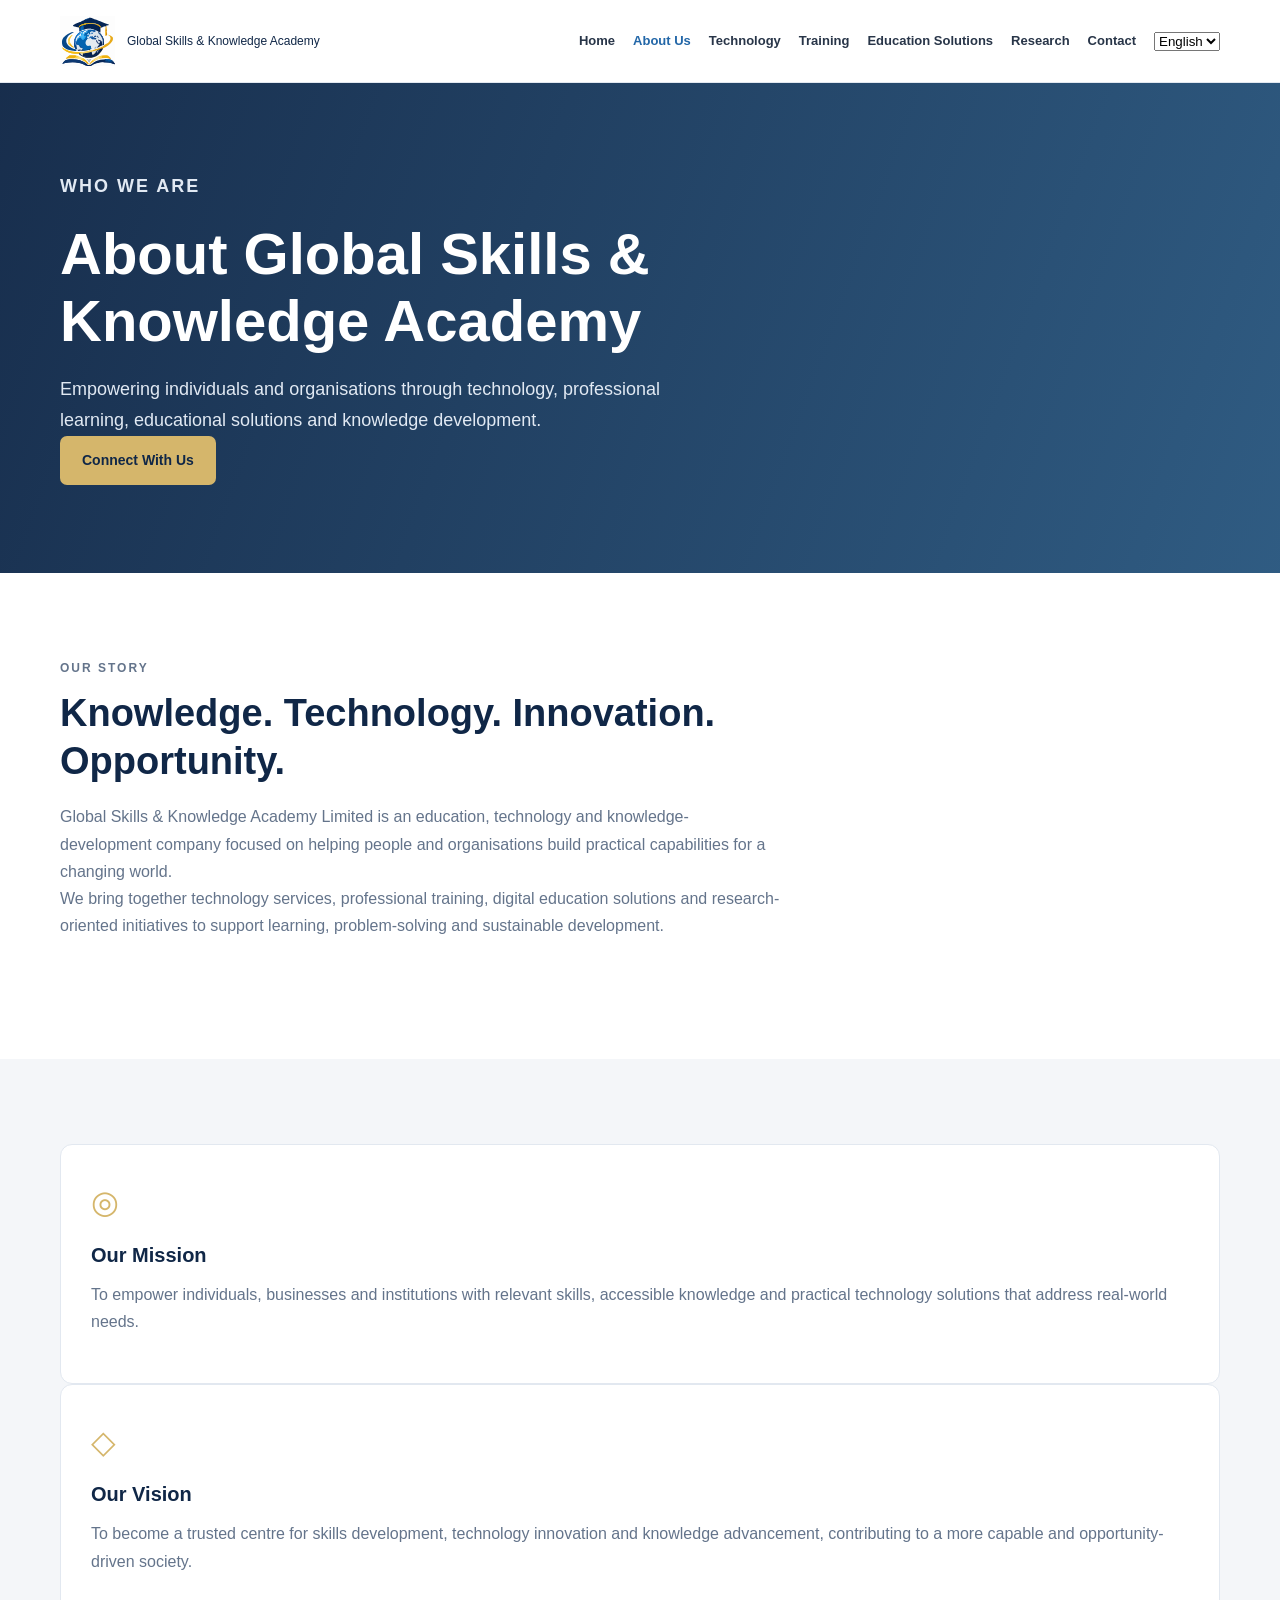
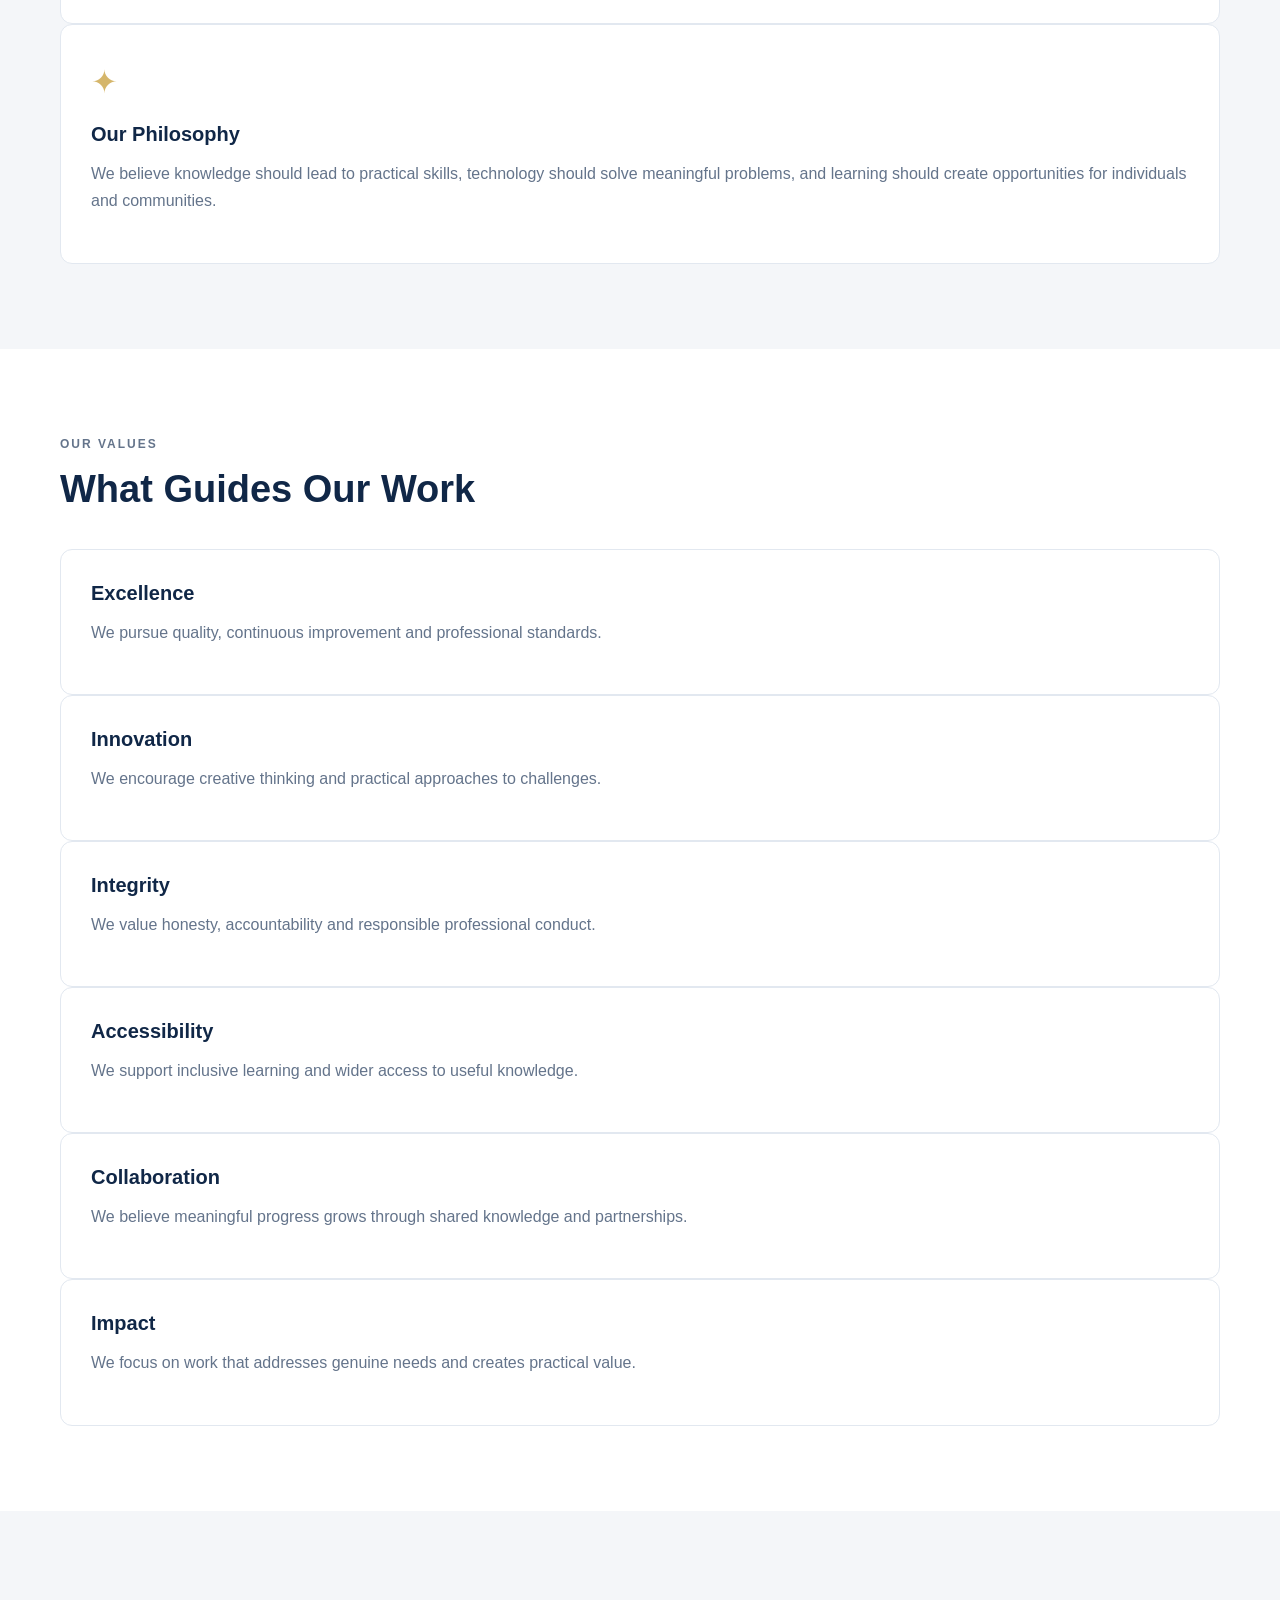
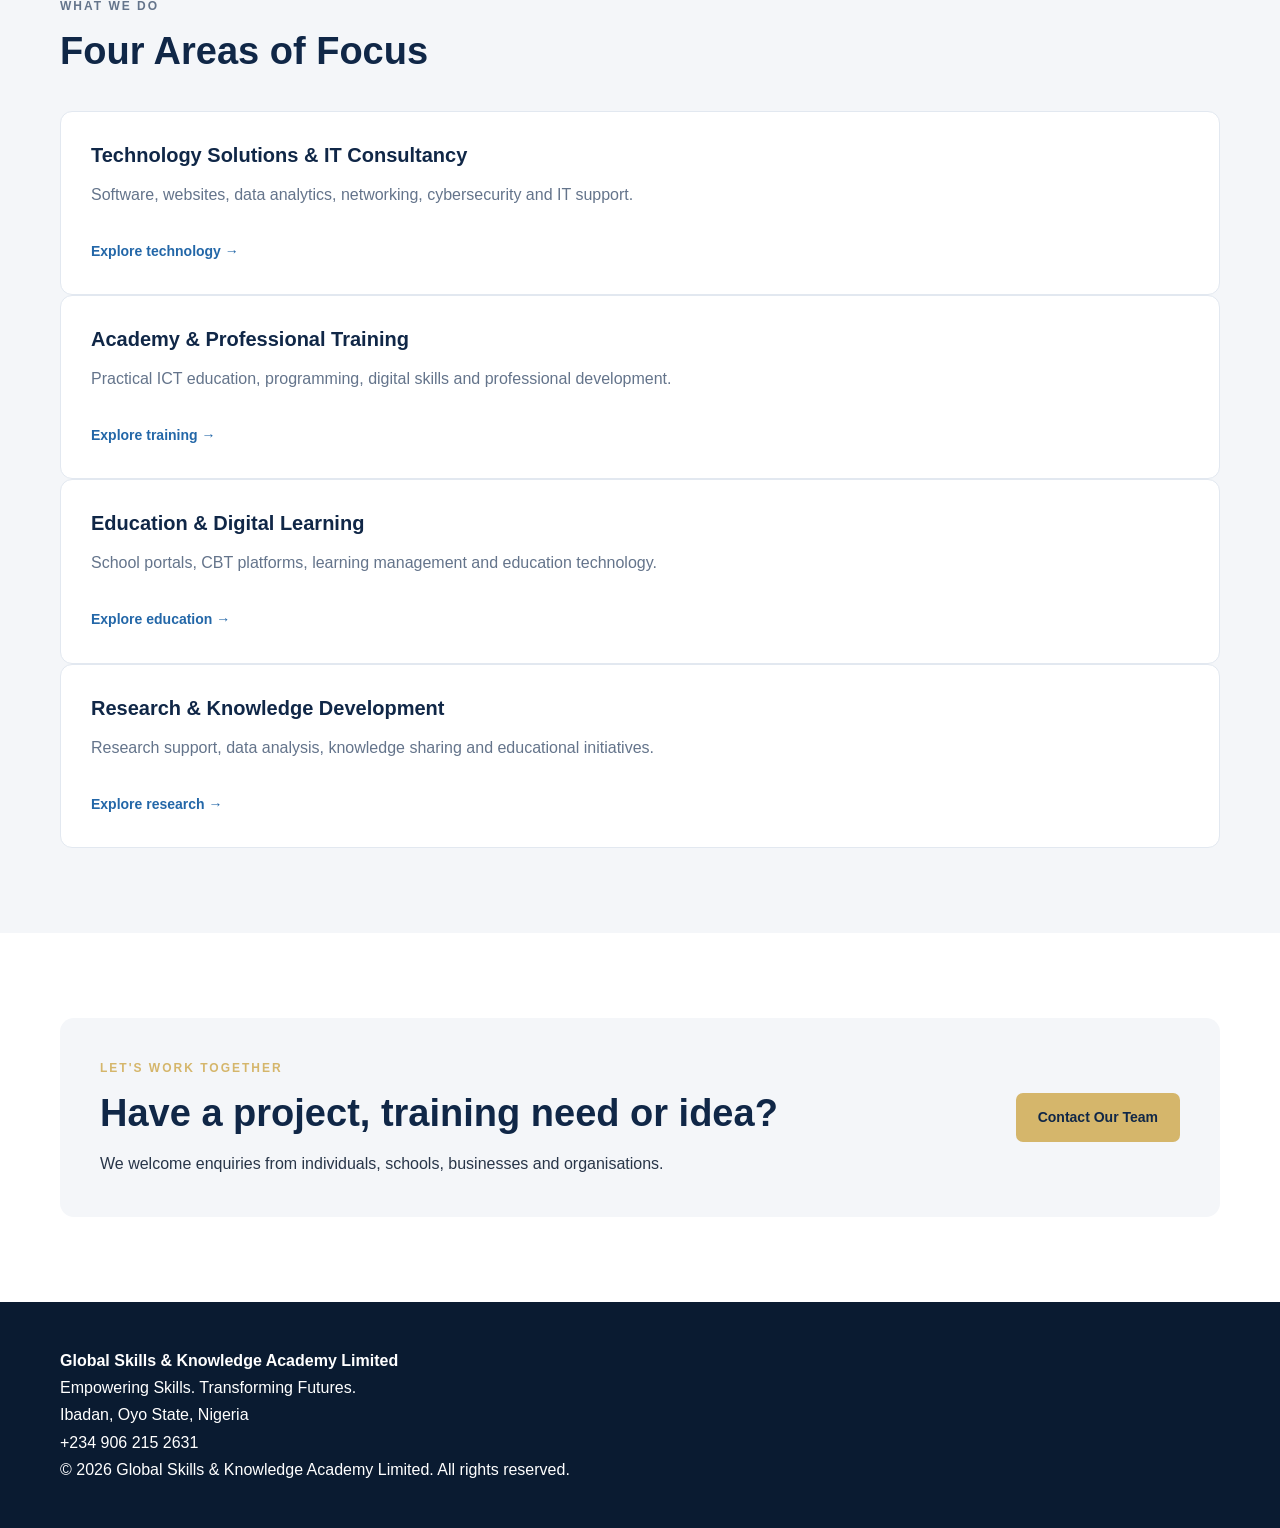
==== about.html @ 131f2dce "Add company about page and standardise logo" ====
<!DOCTYPE html>
<html lang="en" dir="ltr">
<head>
    <meta charset="UTF-8">
    <meta name="viewport" content="width=device-width, initial-scale=1.0">
    <meta name="description" content="Learn about Global Skills & Knowledge Academy Limited, our mission, vision, values and commitment to skills development, technology and knowledge.">
    <meta name="theme-color" content="#102747">
    <title>About Us | Global Skills & Knowledge Academy Limited</title>
    <link rel="icon" href="assets/images/logo.svg" type="image/svg+xml">
    <link rel="stylesheet" href="assets/css/styles.css">
    <script src="assets/js/translations.js" defer></script>
    <script src="assets/js/app.js" defer></script>
</head>
<body>

<header class="site-header">
    <div class="container header-inner">
        <a href="index.html" class="brand" aria-label="Global Skills & Knowledge Academy home">
            <img src="assets/images/logo.svg" alt="Global Skills & Knowledge Academy logo" class="brand-logo">
            <span class="brand-name">Global Skills & Knowledge Academy</span>
        </a>

        <button class="menu-toggle" id="menuToggle" aria-label="Toggle navigation" aria-expanded="false">
            <span></span><span></span><span></span>
        </button>

        <nav class="main-nav" id="mainNav">
            <a href="index.html" data-i18n="navHome">Home</a>
            <a href="about.html" class="active" aria-current="page" data-i18n="navAbout">About</a>
            <a href="technology.html" data-i18n="navTechnology">Technology</a>
            <a href="training.html" data-i18n="navTraining">Training</a>
            <a href="education.html" data-i18n="navEducation">Education</a>
            <a href="research.html" data-i18n="navResearch">Research</a>
            <a href="contact.html" data-i18n="navContact">Contact</a>

            <select id="languageSelect" class="language-select" aria-label="Select language">
                <option value="en">English</option>
                <option value="ar">العربية</option>
                <option value="yo">Yorùbá</option>
            </select>
        </nav>
    </div>
</header>

<main>
    <section class="hero">
        <div class="container hero-content">
            <p class="eyebrow">WHO WE ARE</p>
            <h1>About Global Skills & Knowledge Academy</h1>
            <p>
                Empowering individuals and organisations through technology,
                professional learning, educational solutions and knowledge development.
            </p>
            <a href="contact.html" class="btn btn-primary">Connect With Us</a>
        </div>
    </section>

    <section class="section">
        <div class="container">
            <div class="section-heading">
                <p class="eyebrow">OUR STORY</p>
                <h2>Knowledge. Technology. Innovation. Opportunity.</h2>
                <p>
                    Global Skills & Knowledge Academy Limited is an education,
                    technology and knowledge-development company focused on
                    helping people and organisations build practical capabilities
                    for a changing world.
                </p>
                <p>
                    We bring together technology services, professional training,
                    digital education solutions and research-oriented initiatives
                    to support learning, problem-solving and sustainable development.
                </p>
            </div>
        </div>
    </section>

    <section class="section section-light">
        <div class="container card-grid">
            <article class="service-card">
                <span class="card-icon">◎</span>
                <h3>Our Mission</h3>
                <p>
                    To empower individuals, businesses and institutions with
                    relevant skills, accessible knowledge and practical technology
                    solutions that address real-world needs.
                </p>
            </article>

            <article class="service-card">
                <span class="card-icon">◇</span>
                <h3>Our Vision</h3>
                <p>
                    To become a trusted centre for skills development, technology
                    innovation and knowledge advancement, contributing to a more
                    capable and opportunity-driven society.
                </p>
            </article>

            <article class="service-card">
                <span class="card-icon">✦</span>
                <h3>Our Philosophy</h3>
                <p>
                    We believe knowledge should lead to practical skills,
                    technology should solve meaningful problems, and learning
                    should create opportunities for individuals and communities.
                </p>
            </article>
        </div>
    </section>

    <section class="section">
        <div class="container">
            <div class="section-heading">
                <p class="eyebrow">OUR VALUES</p>
                <h2>What Guides Our Work</h2>
            </div>

            <div class="card-grid">
                <article class="service-card">
                    <h3>Excellence</h3>
                    <p>We pursue quality, continuous improvement and professional standards.</p>
                </article>
                <article class="service-card">
                    <h3>Innovation</h3>
                    <p>We encourage creative thinking and practical approaches to challenges.</p>
                </article>
                <article class="service-card">
                    <h3>Integrity</h3>
                    <p>We value honesty, accountability and responsible professional conduct.</p>
                </article>
                <article class="service-card">
                    <h3>Accessibility</h3>
                    <p>We support inclusive learning and wider access to useful knowledge.</p>
                </article>
                <article class="service-card">
                    <h3>Collaboration</h3>
                    <p>We believe meaningful progress grows through shared knowledge and partnerships.</p>
                </article>
                <article class="service-card">
                    <h3>Impact</h3>
                    <p>We focus on work that addresses genuine needs and creates practical value.</p>
                </article>
            </div>
        </div>
    </section>

    <section class="section section-light">
        <div class="container">
            <div class="section-heading">
                <p class="eyebrow">WHAT WE DO</p>
                <h2>Four Areas of Focus</h2>
            </div>

            <div class="card-grid">
                <article class="service-card">
                    <h3>Technology Solutions & IT Consultancy</h3>
                    <p>Software, websites, data analytics, networking, cybersecurity and IT support.</p>
                    <a href="technology.html" class="text-link">Explore technology →</a>
                </article>

                <article class="service-card">
                    <h3>Academy & Professional Training</h3>
                    <p>Practical ICT education, programming, digital skills and professional development.</p>
                    <a href="training.html" class="text-link">Explore training →</a>
                </article>

                <article class="service-card">
                    <h3>Education & Digital Learning</h3>
                    <p>School portals, CBT platforms, learning management and education technology.</p>
                    <a href="education.html" class="text-link">Explore education →</a>
                </article>

                <article class="service-card">
                    <h3>Research & Knowledge Development</h3>
                    <p>Research support, data analysis, knowledge sharing and educational initiatives.</p>
                    <a href="research.html" class="text-link">Explore research →</a>
                </article>
            </div>
        </div>
    </section>

    <section class="section">
        <div class="container contact-banner">
            <div>
                <p class="eyebrow">LET'S WORK TOGETHER</p>
                <h2>Have a project, training need or idea?</h2>
                <p>We welcome enquiries from individuals, schools, businesses and organisations.</p>
            </div>
            <a href="contact.html" class="btn btn-primary">Contact Our Team</a>
        </div>
    </section>
</main>

<footer class="site-footer">
    <div class="container footer-inner">
        <div>
            <strong>Global Skills & Knowledge Academy Limited</strong>
            <p>Empowering Skills. Transforming Futures.</p>
        </div>
        <div>
            <p>Ibadan, Oyo State, Nigeria</p>
            <p>+234 906 215 2631</p>
        </div>
        <p>© <span id="currentYear"></span> Global Skills & Knowledge Academy Limited. All rights reserved.</p>
    </div>
</footer>

</body>
</html>
---- assets/css/styles.css ----
:root {
    --navy: #102747;
    --blue: #2367a8;
    --gold: #d5b66b;
    --light: #f4f6f9;
    --white: #ffffff;
    --text: #283548;
    --muted: #64748b;
    --border: #e2e8f0;
    --radius: 12px;
    --container: 1160px;
}

* {
    box-sizing: border-box;
    margin: 0;
    padding: 0;
}

html {
    scroll-behavior: smooth;
    scroll-padding-top: 90px;
}

body {
    font-family: Arial, Helvetica, sans-serif;
    color: var(--text);
    line-height: 1.7;
    background: var(--white);
}

a {
    color: inherit;
    text-decoration: none;
}

.container {
    width: min(92%, var(--container));
    margin-inline: auto;
}

.narrow-content {
    max-width: 850px;
    text-align: center;
}

.site-header {
    background: var(--white);
    border-bottom: 1px solid var(--border);
    position: sticky;
    top: 0;
    z-index: 100;
}

.header-inner {
    min-height: 82px;
    display: flex;
    align-items: center;
    justify-content: space-between;
    gap: 20px;
}

.brand {
    display: flex;
    align-items: center;
    gap: 12px;
    flex-shrink: 0;
}

.brand-logo {
    width: 55px;
    height: 55px;
    object-fit: contain;
}

.brand-name {
    display: flex;
    flex-direction: column;
    color: var(--navy);
    font-size: 12px;
    line-height: 1.5;
}

.brand-name small {
    color: var(--blue);
    letter-spacing: 2px;
}

.main-nav {
    display: flex;
    align-items: center;
    gap: 18px;
    font-size: 13px;
    font-weight: 600;
}

.main-nav a:hover,
.service-card a:hover {
    color: var(--blue);
}

.header-actions {
    display: flex;
    align-items: center;
    gap: 12px;
}

.language-label select {
    padding: 9px;
    border: 1px solid var(--border);
    border-radius: 7px;
    background: var(--white);
    color: var(--navy);
}

.menu-toggle {
    display: none;
    border: 0;
    background: transparent;
    font-size: 26px;
    color: var(--navy);
    cursor: pointer;
}

.hero {
    background:
        linear-gradient(110deg, rgba(16,39,71,.97),
        rgba(25,74,117,.90));
    color: var(--white);
    min-height: 490px;
    display: flex;
    align-items: center;
}

.hero-content {
    padding-block: 85px;
    max-width: var(--container);
}

.eyebrow,
.section-label {
    color: var(--gold);
    font-size: 12px;
    font-weight: 700;
    letter-spacing: 2px;
}

.hero h1 {
    max-width: 760px;
    font-size: clamp(36px, 5vw, 58px);
    line-height: 1.15;
    margin-block: 20px;
}

.hero p {
    max-width: 650px;
    color: #e1e9f3;
    font-size: 18px;
}

.hero-actions {
    display: flex;
    gap: 14px;
    flex-wrap: wrap;
    margin-top: 30px;
}

.btn {
    display: inline-flex;
    justify-content: center;
    align-items: center;
    padding: 13px 22px;
    border-radius: 7px;
    font-weight: 700;
    font-size: 14px;
    transition: .2s ease;
}

.btn-primary {
    background: var(--gold);
    color: var(--navy);
}

.btn-primary:hover {
    background: #e6cc8c;
    transform: translateY(-2px);
}

.btn-outline {
    color: var(--white);
    border: 1px solid rgba(255,255,255,.7);
}

.btn-outline:hover {
    background: rgba(255,255,255,.1);
}

.section {
    padding-block: 85px;
}

.section-light {
    background: var(--light);
}

.section h2 {
    color: var(--navy);
    font-size: clamp(28px, 4vw, 38px);
    line-height: 1.25;
    margin-block: 12px 18px;
}

.section-heading {
    max-width: 720px;
    margin-bottom: 35px;
}

.section-heading p,
.narrow-content p {
    color: var(--muted);
}

.service-grid {
    display: grid;
    grid-template-columns: repeat(2, minmax(0, 1fr));
    gap: 22px;
}

.service-card {
    background: var(--white);
    border: 1px solid var(--border);
    border-radius: var(--radius);
    padding: 30px;
    transition: .2s ease;
}

.service-card:hover {
    transform: translateY(-4px);
    box-shadow: 0 12px 30px rgba(16,39,71,.08);
}

.service-icon {
    width: 48px;
    height: 48px;
    display: grid;
    place-items: center;
    border-radius: 10px;
    background: #edf3fa;
    color: var(--blue);
    font-size: 25px;
    margin-bottom: 18px;
}

.service-card h3 {
    color: var(--navy);
    font-size: 20px;
    line-height: 1.35;
    margin-bottom: 12px;
}

.service-card p {
    color: var(--muted);
    margin-bottom: 18px;
}

.service-card a {
    color: var(--blue);
    font-size: 14px;
    font-weight: 700;
}

.contact-panel {
    background: var(--navy);
    color: var(--white);
    border-radius: 16px;
    padding: 45px;
    display: flex;
    align-items: center;
    justify-content: space-between;
    gap: 30px;
}

.contact-panel h2 {
    color: var(--white);
}

.contact-panel p {
    max-width: 650px;
    color: #dbe5f0;
}

.site-footer {
    background: #0a1b31;
    color: var(--white);
    padding-block: 45px;
}

.footer-content {
    display: grid;
    gap: 18px;
}

.footer-content strong {
    color: var(--gold);
}

.footer-content p {
    color: #d1d9e3;
    font-size: 14px;
}

.copyright {
    border-top: 1px solid #304157;
    padding-top: 18px;
    margin-top: 10px;
}

.visually-hidden {
    position: absolute;
    width: 1px;
    height: 1px;
    padding: 0;
    margin: -1px;
    overflow: hidden;
    clip: rect(0,0,0,0);
    white-space: nowrap;
    border: 0;
}

/* Arabic right-to-left layout */

html[dir="rtl"] body {
    text-align: right;
}

html[dir="rtl"] .brand {
    flex-direction: row;
}

html[dir="rtl"] .hero-content,
html[dir="rtl"] .section-heading {
    text-align: right;
}

html[dir="rtl"] .hero-actions {
    flex-direction: row;
}

html[dir="rtl"] .service-card {
    text-align: right;
}

/* Tablet and mobile */

@media (max-width: 1050px) {
    .main-nav {
        gap: 10px;
        font-size: 12px;
    }

    .brand-name {
        font-size: 10px;
    }
}

@media (max-width: 850px) {
    .header-inner {
        flex-wrap: wrap;
        padding-block: 12px;
    }

    .menu-toggle {
        display: block;
    }

    .main-nav {
        display: none;
        flex-direction: column;
        align-items: stretch;
        width: 100%;
        padding-block: 15px;
        border-top: 1px solid var(--border);
    }

    .main-nav.open {
        display: flex;
    }

    .main-nav a {
        padding: 7px 0;
    }

    .service-grid {
        grid-template-columns: 1fr;
    }

    .contact-panel {
        align-items: flex-start;
        flex-direction: column;
        padding: 30px;
    }
}

@media (max-width: 480px) {
    .brand-logo {
        width: 43px;
        height: 43px;
    }

    .brand-name {
        font-size: 9px;
    }

    .hero {
        min-height: 430px;
    }

    .hero-content {
        padding-block: 65px;
    }

    .hero p {
        font-size: 16px;
    }

    .section {
        padding-block: 60px;
    }

    .service-card {
        padding: 23px;
    }
}


/* About page additions */

.main-nav a.active {
    color: var(--blue);
    font-weight: 700;
}

.card-icon {
    display: inline-block;
    margin-bottom: 12px;
    color: var(--gold);
    font-size: 2rem;
}

.text-link {
    display: inline-block;
    margin-top: 14px;
    color: var(--blue);
    font-weight: 700;
    text-decoration: none;
}

.text-link:hover {
    text-decoration: underline;
}

.contact-banner {
    display: flex;
    align-items: center;
    justify-content: space-between;
    gap: 30px;
    padding: 40px;
    background: var(--light);
    border-radius: 14px;
}

.contact-banner h2 {
    margin-bottom: 12px;
}

@media (max-width: 700px) {
    .contact-banner {
        align-items: flex-start;
        flex-direction: column;
        padding: 25px;
    }
}
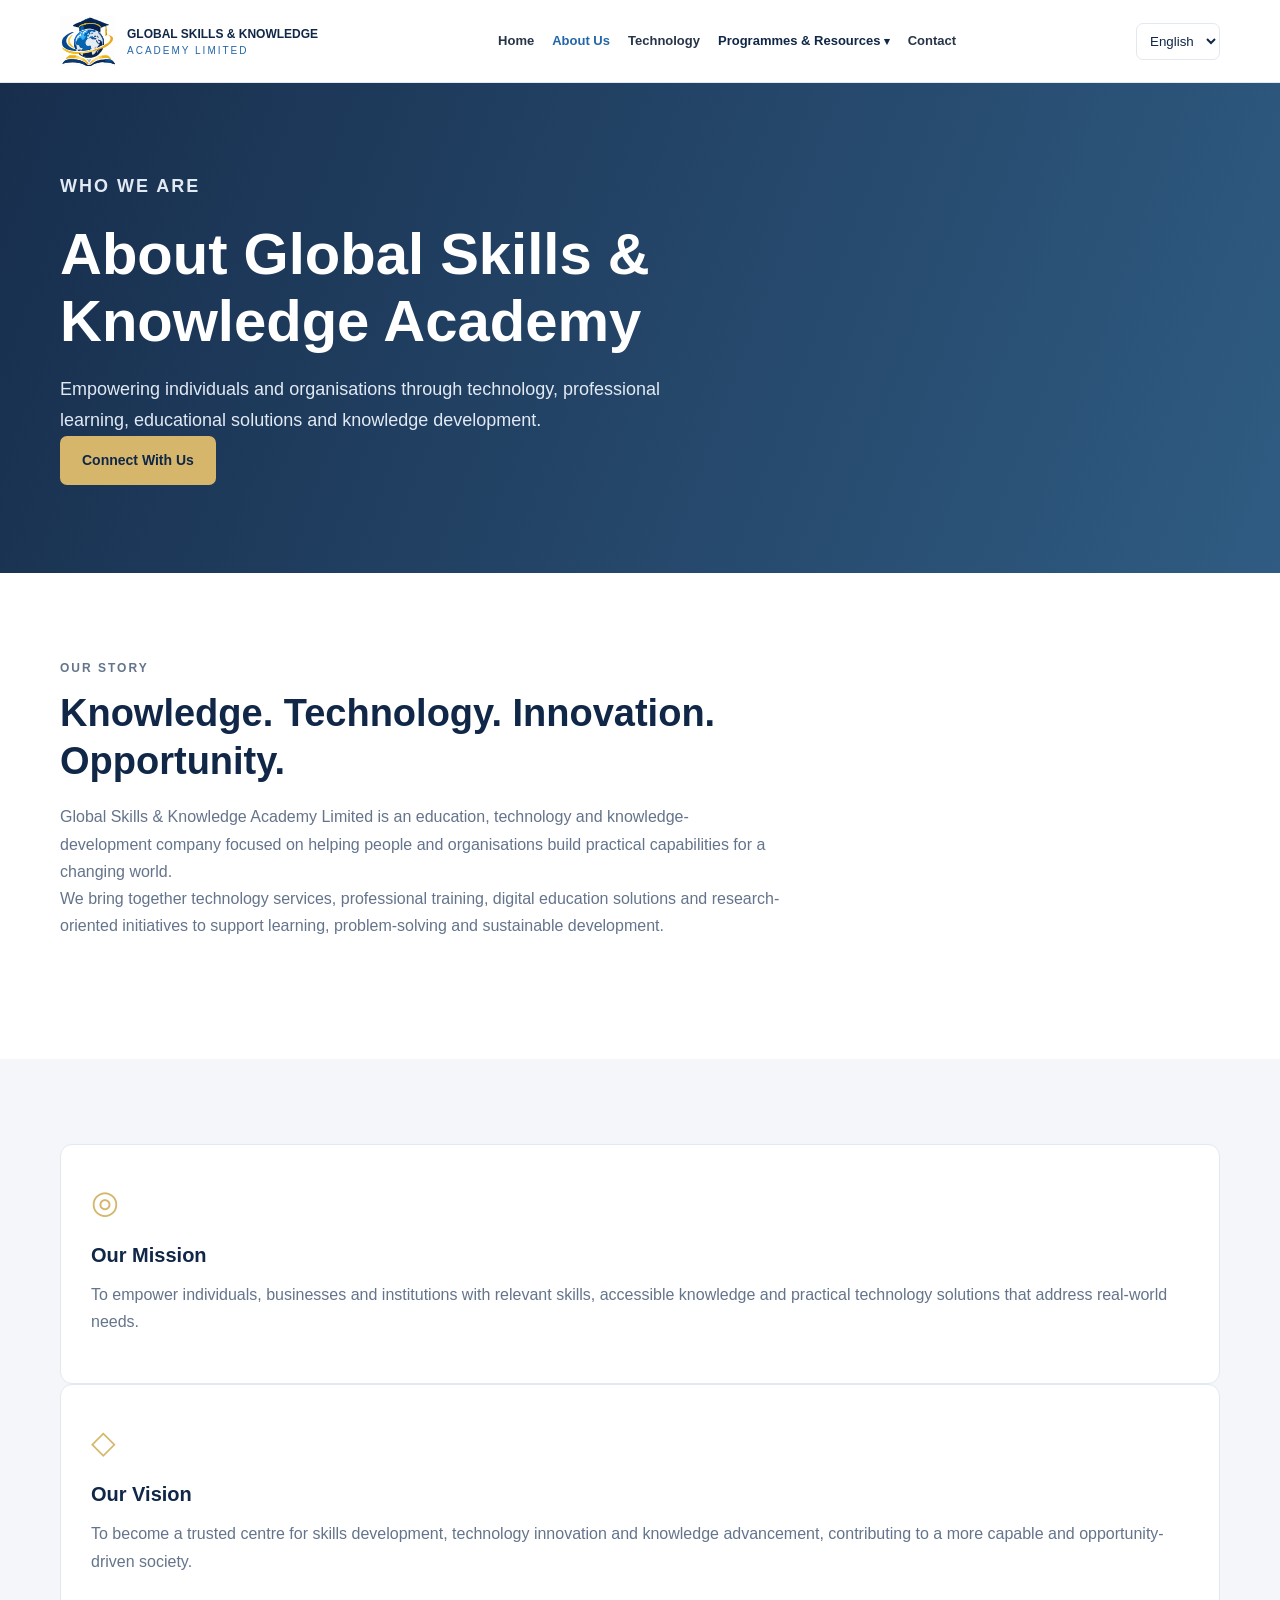
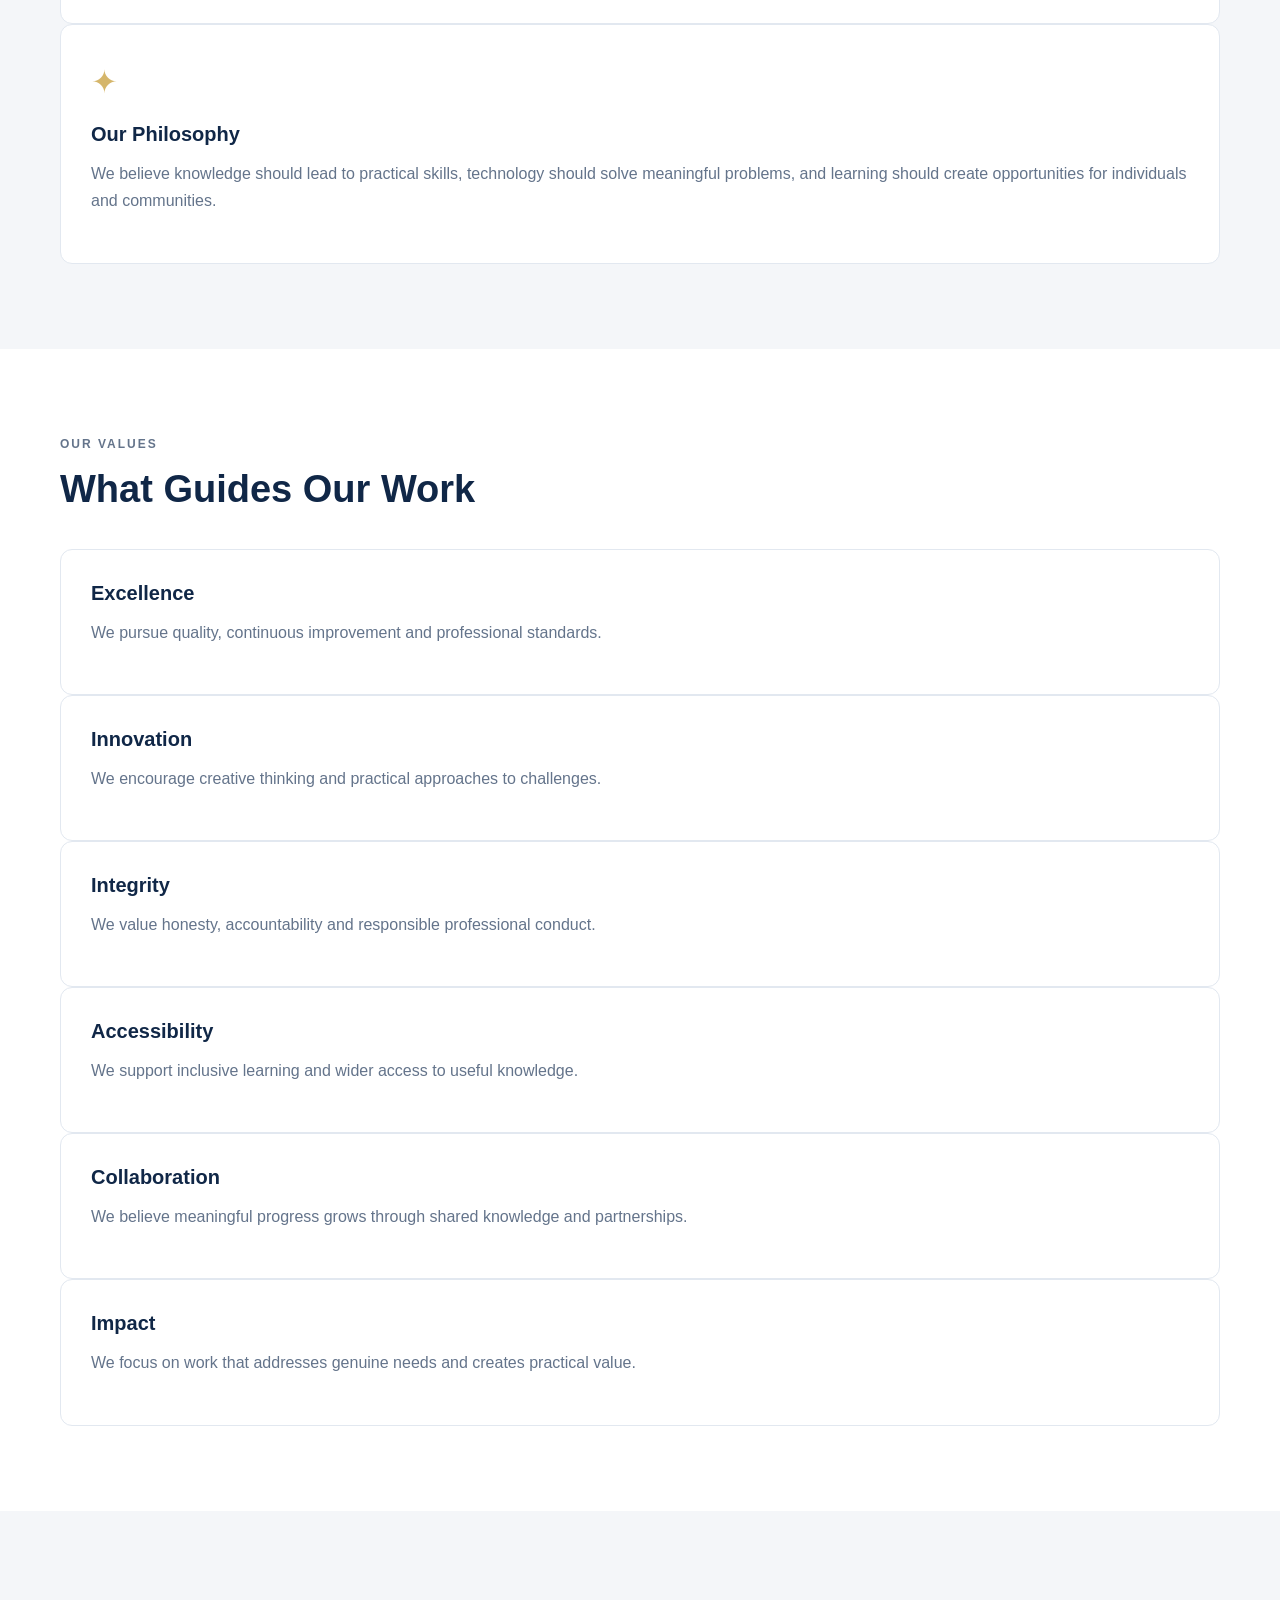
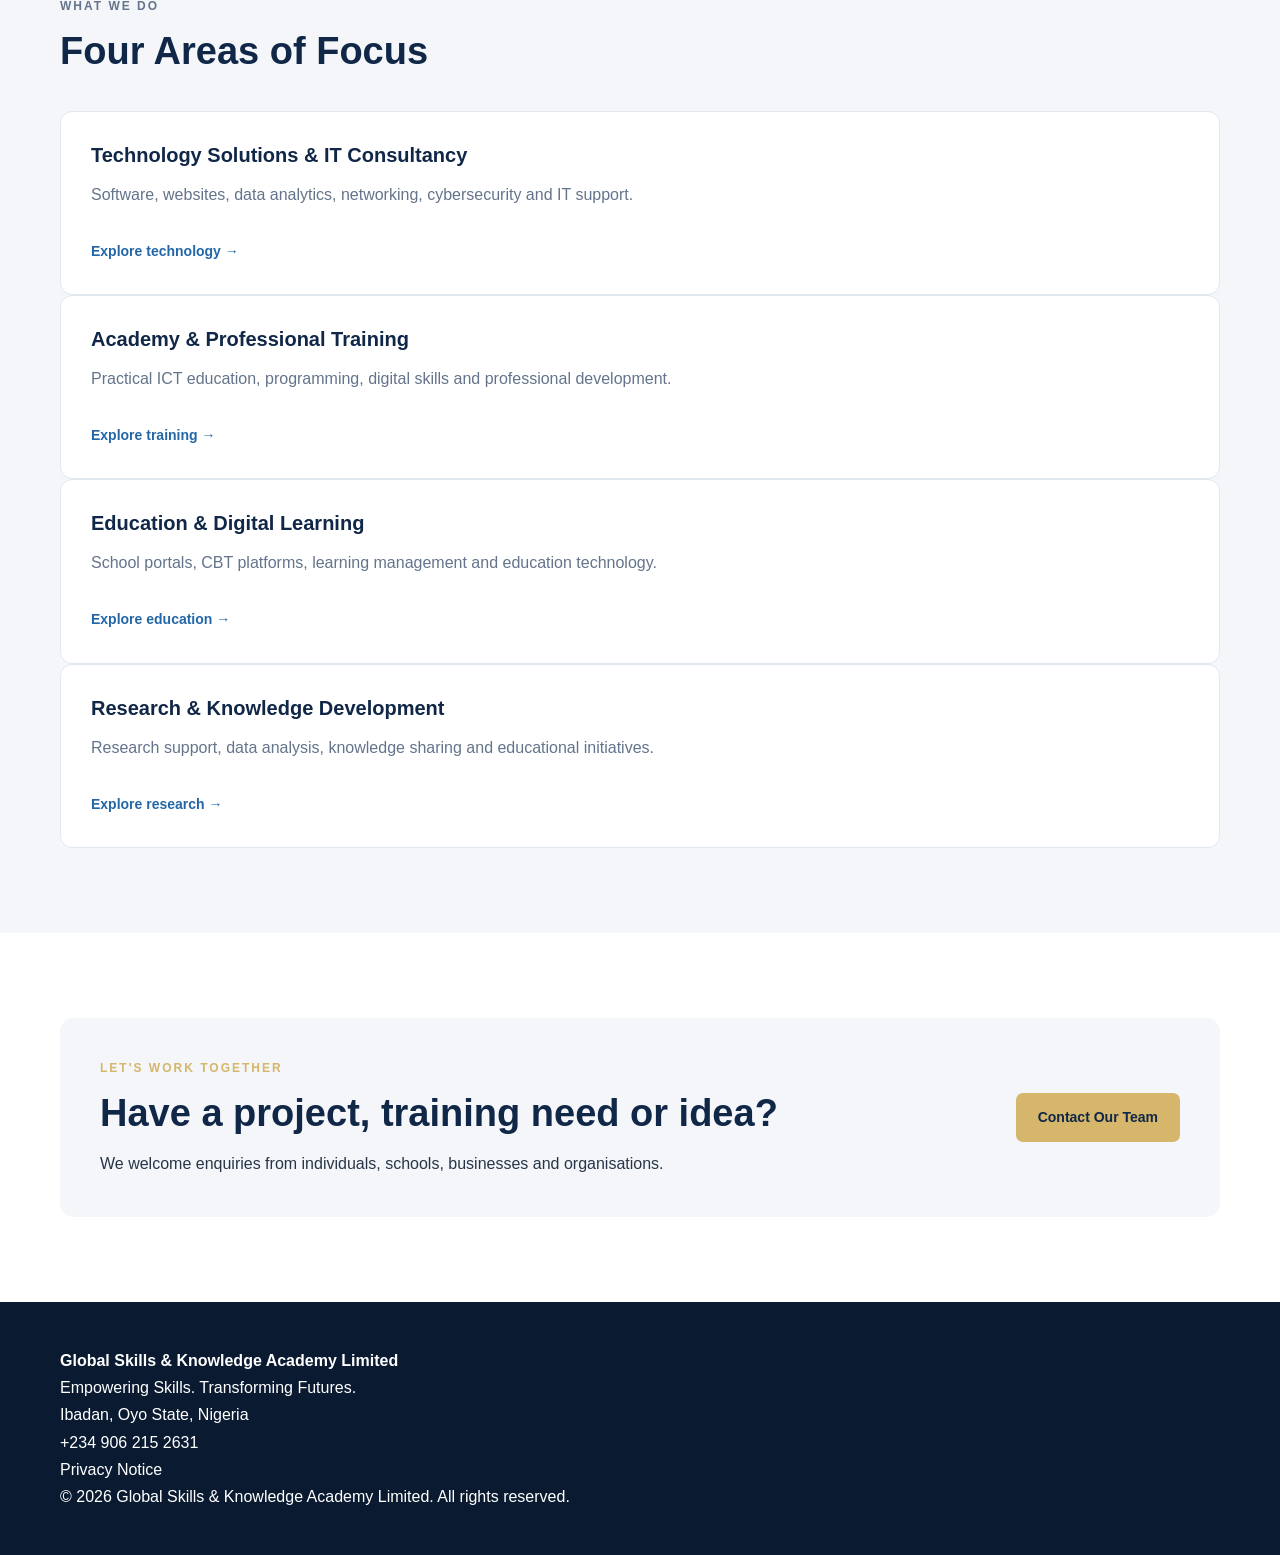
==== commit 6e51b09e: "Complete multilingual academy website pages and navigation" ====
--- a/about.html
+++ b/about.html
@@ -1,210 +1,482 @@
-
+﻿
 <!DOCTYPE html>
 <html lang="en" dir="ltr">
 <head>
     <meta charset="UTF-8">
     <meta name="viewport" content="width=device-width, initial-scale=1.0">
+
     <meta name="description" content="Learn about Global Skills & Knowledge Academy Limited, our mission, vision, values and commitment to skills development, technology and knowledge.">
+
     <meta name="theme-color" content="#102747">
+
     <title>About Us | Global Skills & Knowledge Academy Limited</title>
+
     <link rel="icon" href="assets/images/logo.svg" type="image/svg+xml">
     <link rel="stylesheet" href="assets/css/styles.css">
+
     <script src="assets/js/translations.js" defer></script>
     <script src="assets/js/app.js" defer></script>
 </head>
+
 <body>
+
 
 <header class="site-header">
     <div class="container header-inner">
-        <a href="index.html" class="brand" aria-label="Global Skills & Knowledge Academy home">
-            <img src="assets/images/logo.svg" alt="Global Skills & Knowledge Academy logo" class="brand-logo">
-            <span class="brand-name">Global Skills & Knowledge Academy</span>
+
+        <!-- Company Logo and Name -->
+        <a href="index.html" class="brand"
+           aria-label="Global Skills & Knowledge Academy home">
+
+            <img src="assets/images/logo.svg"
+                 alt="Global Skills & Knowledge Academy logo"
+                 class="brand-logo">
+
+            <span class="brand-name">
+                <strong>GLOBAL SKILLS & KNOWLEDGE</strong>
+                <small>ACADEMY LIMITED</small>
+            </span>
         </a>
 
-        <button class="menu-toggle" id="menuToggle" aria-label="Toggle navigation" aria-expanded="false">
-            <span></span><span></span><span></span>
-        </button>
-
+        <!-- Main Navigation -->
         <nav class="main-nav" id="mainNav">
-            <a href="index.html" data-i18n="navHome">Home</a>
-            <a href="about.html" class="active" aria-current="page" data-i18n="navAbout">About</a>
-            <a href="technology.html" data-i18n="navTechnology">Technology</a>
-            <a href="training.html" data-i18n="navTraining">Training</a>
-            <a href="education.html" data-i18n="navEducation">Education</a>
-            <a href="research.html" data-i18n="navResearch">Research</a>
-            <a href="contact.html" data-i18n="navContact">Contact</a>
-
-            <select id="languageSelect" class="language-select" aria-label="Select language">
-                <option value="en">English</option>
-                <option value="ar">العربية</option>
-                <option value="yo">Yorùbá</option>
-            </select>
+
+            <a href="index.html"
+               data-i18n="navHome">Home</a>
+
+            <a href="about.html"
+               class="active"
+               aria-current="page"
+               data-i18n="navAbout">About Us</a>
+
+            <a href="technology.html"
+               data-i18n="navTechnology">Technology</a>
+
+            <details class="nav-dropdown">
+                <summary data-i18n="navResources">
+                    Programmes &amp; Resources
+                </summary>
+
+                <div class="nav-dropdown-menu">
+                    <a href="training.html"
+                       data-i18n="navTraining">Training</a>
+
+                    <a href="education.html"
+                       data-i18n="navEducation">Education Solutions</a>
+
+                    <a href="research.html"
+                       data-i18n="navResearch">Research &amp; Innovation</a>
+
+                    <a href="knowledge.html"
+                       data-i18n="navKnowledge">Knowledge Hub</a>
+                </div>
+            </details>
+
+            <a href="contact.html"
+               data-i18n="navContact">Contact</a>
+
         </nav>
+
+        <!-- Language Selector and Mobile Menu Button -->
+        <div class="header-actions">
+
+            <label class="language-label" for="languageSelect">
+                <span class="visually-hidden">Select language</span>
+
+                <select id="languageSelect"
+                        aria-label="Select language">
+
+                    <option value="en">English</option>
+                    <option value="ar">&#x627;&#x644;&#x639;&#x631;&#x628;&#x64A;&#x629;</option>
+                    <option value="yo">Yor&#xF9;b&#xE1;</option>
+
+                </select>
+            </label>
+
+            <button class="menu-toggle"
+                    id="menuToggle"
+                    aria-label="Toggle navigation"
+                    aria-expanded="false"
+                    aria-controls="mainNav">
+
+                <span></span>
+                <span></span>
+                <span></span>
+
+            </button>
+
+        </div>
+
     </div>
 </header>
 
 <main>
+
+    <!-- ABOUT PAGE HERO -->
     <section class="hero">
         <div class="container hero-content">
-            <p class="eyebrow">WHO WE ARE</p>
-            <h1>About Global Skills & Knowledge Academy</h1>
-            <p>
+
+            <p class="eyebrow"
+               data-i18n="aboutPageEyebrow">
+                WHO WE ARE
+            </p>
+
+            <h1 data-i18n="aboutPageTitle">
+                About Global Skills & Knowledge Academy
+            </h1>
+
+            <p data-i18n="aboutPageIntro">
                 Empowering individuals and organisations through technology,
                 professional learning, educational solutions and knowledge development.
             </p>
-            <a href="contact.html" class="btn btn-primary">Connect With Us</a>
-        </div>
-    </section>
-
+
+            <a href="contact.html"
+               class="btn btn-primary"
+               data-i18n="aboutPageButton">
+                Connect With Us
+            </a>
+
+        </div>
+    </section>
+
+
+    <!-- OUR STORY -->
     <section class="section">
         <div class="container">
+
             <div class="section-heading">
-                <p class="eyebrow">OUR STORY</p>
-                <h2>Knowledge. Technology. Innovation. Opportunity.</h2>
-                <p>
+
+                <p class="eyebrow"
+                   data-i18n="aboutStoryEyebrow">
+                    OUR STORY
+                </p>
+
+                <h2 data-i18n="aboutStoryTitle">
+                    Knowledge. Technology. Innovation. Opportunity.
+                </h2>
+
+                <p data-i18n="aboutStoryText1">
                     Global Skills & Knowledge Academy Limited is an education,
                     technology and knowledge-development company focused on
                     helping people and organisations build practical capabilities
                     for a changing world.
                 </p>
-                <p>
+
+                <p data-i18n="aboutStoryText2">
                     We bring together technology services, professional training,
                     digital education solutions and research-oriented initiatives
                     to support learning, problem-solving and sustainable development.
                 </p>
-            </div>
-        </div>
-    </section>
-
+
+            </div>
+        </div>
+    </section>
+
+
+    <!-- MISSION, VISION AND PHILOSOPHY -->
     <section class="section section-light">
         <div class="container card-grid">
+
             <article class="service-card">
-                <span class="card-icon">◎</span>
-                <h3>Our Mission</h3>
-                <p>
+
+                <span class="card-icon" aria-hidden="true">◎</span>
+
+                <h3 data-i18n="aboutMissionTitle">
+                    Our Mission
+                </h3>
+
+                <p data-i18n="aboutMissionText">
                     To empower individuals, businesses and institutions with
                     relevant skills, accessible knowledge and practical technology
                     solutions that address real-world needs.
                 </p>
+
             </article>
 
+
             <article class="service-card">
-                <span class="card-icon">◇</span>
-                <h3>Our Vision</h3>
-                <p>
-                    To become a trusted centre for skills development, technology
-                    innovation and knowledge advancement, contributing to a more
-                    capable and opportunity-driven society.
-                </p>
+
+                <span class="card-icon" aria-hidden="true">◇</span>
+
+                <h3 data-i18n="aboutVisionTitle">
+                    Our Vision
+                </h3>
+
+                <p data-i18n="aboutVisionText">
+                    To become a trusted centre for skills development,
+                    technology innovation and knowledge advancement,
+                    contributing to a more capable and opportunity-driven society.
+                </p>
+
             </article>
 
+
             <article class="service-card">
-                <span class="card-icon">✦</span>
-                <h3>Our Philosophy</h3>
-                <p>
+
+                <span class="card-icon" aria-hidden="true">✦</span>
+
+                <h3 data-i18n="aboutPhilosophyTitle">
+                    Our Philosophy
+                </h3>
+
+                <p data-i18n="aboutPhilosophyText">
                     We believe knowledge should lead to practical skills,
                     technology should solve meaningful problems, and learning
                     should create opportunities for individuals and communities.
                 </p>
+
             </article>
-        </div>
-    </section>
-
+
+        </div>
+    </section>
+
+
+    <!-- OUR VALUES -->
     <section class="section">
         <div class="container">
+
             <div class="section-heading">
-                <p class="eyebrow">OUR VALUES</p>
-                <h2>What Guides Our Work</h2>
-            </div>
+
+                <p class="eyebrow"
+                   data-i18n="aboutValuesEyebrow">
+                    OUR VALUES
+                </p>
+
+                <h2 data-i18n="aboutValuesTitle">
+                    What Guides Our Work
+                </h2>
+
+            </div>
+
 
             <div class="card-grid">
-                <article class="service-card">
-                    <h3>Excellence</h3>
-                    <p>We pursue quality, continuous improvement and professional standards.</p>
-                </article>
-                <article class="service-card">
-                    <h3>Innovation</h3>
-                    <p>We encourage creative thinking and practical approaches to challenges.</p>
-                </article>
-                <article class="service-card">
-                    <h3>Integrity</h3>
-                    <p>We value honesty, accountability and responsible professional conduct.</p>
-                </article>
-                <article class="service-card">
-                    <h3>Accessibility</h3>
-                    <p>We support inclusive learning and wider access to useful knowledge.</p>
-                </article>
-                <article class="service-card">
-                    <h3>Collaboration</h3>
-                    <p>We believe meaningful progress grows through shared knowledge and partnerships.</p>
-                </article>
-                <article class="service-card">
-                    <h3>Impact</h3>
-                    <p>We focus on work that addresses genuine needs and creates practical value.</p>
-                </article>
-            </div>
-        </div>
-    </section>
-
+
+                <article class="service-card">
+                    <h3 data-i18n="valueExcellenceTitle">Excellence</h3>
+                    <p data-i18n="valueExcellenceText">
+                        We pursue quality, continuous improvement and professional standards.
+                    </p>
+                </article>
+
+
+                <article class="service-card">
+                    <h3 data-i18n="valueInnovationTitle">Innovation</h3>
+                    <p data-i18n="valueInnovationText">
+                        We encourage creative thinking and practical approaches to challenges.
+                    </p>
+                </article>
+
+
+                <article class="service-card">
+                    <h3 data-i18n="valueIntegrityTitle">Integrity</h3>
+                    <p data-i18n="valueIntegrityText">
+                        We value honesty, accountability and responsible professional conduct.
+                    </p>
+                </article>
+
+
+                <article class="service-card">
+                    <h3 data-i18n="valueAccessibilityTitle">Accessibility</h3>
+                    <p data-i18n="valueAccessibilityText">
+                        We support inclusive learning and wider access to useful knowledge.
+                    </p>
+                </article>
+
+
+                <article class="service-card">
+                    <h3 data-i18n="valueCollaborationTitle">Collaboration</h3>
+                    <p data-i18n="valueCollaborationText">
+                        We believe meaningful progress grows through shared knowledge and partnerships.
+                    </p>
+                </article>
+
+
+                <article class="service-card">
+                    <h3 data-i18n="valueImpactTitle">Impact</h3>
+                    <p data-i18n="valueImpactText">
+                        We focus on work that addresses genuine needs and creates practical value.
+                    </p>
+                </article>
+
+            </div>
+        </div>
+    </section>
+
+
+    <!-- OUR BUSINESS DIVISIONS -->
     <section class="section section-light">
         <div class="container">
+
             <div class="section-heading">
-                <p class="eyebrow">WHAT WE DO</p>
-                <h2>Four Areas of Focus</h2>
-            </div>
+
+                <p class="eyebrow"
+                   data-i18n="aboutFocusEyebrow">
+                    WHAT WE DO
+                </p>
+
+                <h2 data-i18n="aboutFocusTitle">
+                    Four Areas of Focus
+                </h2>
+
+            </div>
+
 
             <div class="card-grid">
-                <article class="service-card">
-                    <h3>Technology Solutions & IT Consultancy</h3>
-                    <p>Software, websites, data analytics, networking, cybersecurity and IT support.</p>
-                    <a href="technology.html" class="text-link">Explore technology →</a>
-                </article>
-
-                <article class="service-card">
-                    <h3>Academy & Professional Training</h3>
-                    <p>Practical ICT education, programming, digital skills and professional development.</p>
-                    <a href="training.html" class="text-link">Explore training →</a>
-                </article>
-
-                <article class="service-card">
-                    <h3>Education & Digital Learning</h3>
-                    <p>School portals, CBT platforms, learning management and education technology.</p>
-                    <a href="education.html" class="text-link">Explore education →</a>
-                </article>
-
-                <article class="service-card">
-                    <h3>Research & Knowledge Development</h3>
-                    <p>Research support, data analysis, knowledge sharing and educational initiatives.</p>
-                    <a href="research.html" class="text-link">Explore research →</a>
-                </article>
-            </div>
-        </div>
-    </section>
-
+
+                <article class="service-card">
+
+                    <h3 data-i18n="aboutTechnologyTitle">
+                        Technology Solutions & IT Consultancy
+                    </h3>
+
+                    <p data-i18n="aboutTechnologyText">
+                        Software, websites, data analytics, networking,
+                        cybersecurity and IT support.
+                    </p>
+
+                    <a href="technology.html"
+                       class="text-link"
+                       data-i18n="aboutTechnologyLink">
+                        Explore technology →
+                    </a>
+
+                </article>
+
+
+                <article class="service-card">
+
+                    <h3 data-i18n="aboutTrainingTitle">
+                        Academy & Professional Training
+                    </h3>
+
+                    <p data-i18n="aboutTrainingText">
+                        Practical ICT education, programming, digital skills
+                        and professional development.
+                    </p>
+
+                    <a href="training.html"
+                       class="text-link"
+                       data-i18n="aboutTrainingLink">
+                        Explore training →
+                    </a>
+
+                </article>
+
+
+                <article class="service-card">
+
+                    <h3 data-i18n="aboutEducationTitle">
+                        Education & Digital Learning
+                    </h3>
+
+                    <p data-i18n="aboutEducationText">
+                        School portals, CBT platforms, learning management
+                        and education technology.
+                    </p>
+
+                    <a href="education.html"
+                       class="text-link"
+                       data-i18n="aboutEducationLink">
+                        Explore education →
+                    </a>
+
+                </article>
+
+
+                <article class="service-card">
+
+                    <h3 data-i18n="aboutResearchTitle">
+                        Research & Knowledge Development
+                    </h3>
+
+                    <p data-i18n="aboutResearchText">
+                        Research support, data analysis, knowledge sharing
+                        and educational initiatives.
+                    </p>
+
+                    <a href="research.html"
+                       class="text-link"
+                       data-i18n="aboutResearchLink">
+                        Explore research →
+                    </a>
+
+                </article>
+
+            </div>
+        </div>
+    </section>
+
+
+    <!-- CONTACT CALL TO ACTION -->
     <section class="section">
         <div class="container contact-banner">
+
             <div>
-                <p class="eyebrow">LET'S WORK TOGETHER</p>
-                <h2>Have a project, training need or idea?</h2>
-                <p>We welcome enquiries from individuals, schools, businesses and organisations.</p>
-            </div>
-            <a href="contact.html" class="btn btn-primary">Contact Our Team</a>
-        </div>
-    </section>
+
+                <p class="eyebrow"
+                   data-i18n="aboutCtaEyebrow">
+                    LET'S WORK TOGETHER
+                </p>
+
+                <h2 data-i18n="aboutCtaTitle">
+                    Have a project, training need or idea?
+                </h2>
+
+                <p data-i18n="aboutCtaText">
+                    We welcome enquiries from individuals, schools,
+                    businesses and organisations.
+                </p>
+
+            </div>
+
+            <a href="contact.html"
+               class="btn btn-primary"
+               data-i18n="aboutCtaButton">
+                Contact Our Team
+            </a>
+
+        </div>
+    </section>
+
 </main>
 
+
+
+<!-- FOOTER -->
 <footer class="site-footer">
+
     <div class="container footer-inner">
+
         <div>
             <strong>Global Skills & Knowledge Academy Limited</strong>
-            <p>Empowering Skills. Transforming Futures.</p>
-        </div>
+
+            <p data-i18n="footerTagline">
+                Empowering Skills. Transforming Futures.
+            </p>
+        </div>
+
         <div>
-            <p>Ibadan, Oyo State, Nigeria</p>
+            <p data-i18n="footerLocation">
+                Ibadan, Oyo State, Nigeria
+            </p>
+
             <p>+234 906 215 2631</p>
         </div>
-        <p>© <span id="currentYear"></span> Global Skills & Knowledge Academy Limited. All rights reserved.</p>
+
+        <div class="footer-links">
+            <a href="privacy.html" data-i18n="privacyNotice">
+                Privacy Notice
+            </a>
+        </div>
+
+        <p>
+            © <span id="currentYear"></span>
+            Global Skills & Knowledge Academy Limited.
+            <span data-i18n="rights">All rights reserved.</span>
+        </p>
+
     </div>
+
 </footer>
 
 </body>
--- a/assets/css/styles.css
+++ b/assets/css/styles.css
@@ -123,6 +123,17 @@
     cursor: pointer;
 }
 
+/* Hamburger menu icon */
+
+.menu-toggle span {
+    display: block;
+    width: 25px;
+    height: 3px;
+    margin: 5px 0;
+    background: var(--navy);
+    border-radius: 3px;
+}
+
 .hero {
     background:
         linear-gradient(110deg, rgba(16,39,71,.97),
@@ -481,3 +492,143 @@
         padding: 25px;
     }
 }
+
+
+/* Privacy Notice page */
+.privacy-content {
+    max-width: 900px;
+    margin: 0 auto;
+    line-height: 1.8;
+}
+
+.privacy-content h2 {
+    color: var(--navy);
+    margin-top: 2rem;
+    margin-bottom: 0.75rem;
+}
+
+.privacy-content p,
+.privacy-content li {
+    color: var(--text, #444);
+}
+
+.privacy-content ul {
+    padding-inline-start: 1.5rem;
+    margin-bottom: 1.5rem;
+}
+
+.privacy-updated {
+    margin-top: 1rem;
+    font-size: 0.95rem;
+    opacity: 0.9;
+}
+
+[dir="rtl"] .privacy-content {
+    text-align: right;
+}
+
+/* Programmes and Resources navigation dropdown */
+
+.nav-dropdown {
+    position: relative;
+}
+
+.nav-dropdown > summary {
+    list-style: none;
+    cursor: pointer;
+    color: var(--navy);
+    font-size: inherit;
+    font-weight: 600;
+    white-space: nowrap;
+}
+
+.nav-dropdown > summary::-webkit-details-marker {
+    display: none;
+}
+
+.nav-dropdown > summary::after {
+    content: " ▾";
+    font-size: 11px;
+}
+
+.nav-dropdown > summary:hover {
+    color: var(--blue);
+}
+
+.nav-dropdown[open] > summary {
+    color: var(--blue);
+}
+
+.nav-dropdown-menu {
+    position: absolute;
+    top: calc(100% + 12px);
+    left: 0;
+    min-width: 225px;
+    display: flex;
+    flex-direction: column;
+    gap: 0;
+    padding: 8px;
+    background: var(--white);
+    border: 1px solid var(--border);
+    border-radius: 8px;
+    box-shadow: 0 8px 24px rgba(16, 39, 71, 0.12);
+    z-index: 200;
+}
+
+.nav-dropdown-menu a {
+    display: block;
+    padding: 10px 12px;
+    border-radius: 5px;
+    white-space: nowrap;
+}
+
+.nav-dropdown-menu a:hover {
+    background: var(--light-grey);
+    color: var(--blue);
+}
+
+/* Right-to-left navigation */
+
+html[dir="rtl"] .nav-dropdown-menu {
+    left: auto;
+    right: 0;
+}
+
+/* Mobile dropdown */
+
+@media (max-width: 850px) {
+    .nav-dropdown {
+        width: 100%;
+    }
+
+    .nav-dropdown > summary {
+        display: block;
+        padding: 7px 0;
+    }
+
+    .nav-dropdown-menu {
+        position: static;
+        min-width: 0;
+        width: 100%;
+        padding: 5px 10px;
+        border: 0;
+        border-left: 2px solid var(--border);
+        border-radius: 0;
+        box-shadow: none;
+    }
+
+    html[dir="rtl"] .nav-dropdown-menu {
+        border-left: 0;
+        border-right: 2px solid var(--border);
+    }
+
+    .nav-dropdown-menu a {
+        padding: 8px 12px;
+        white-space: normal;
+    }
+}
+
+.main-nav .nav-dropdown > summary.active {
+    color: var(--blue);
+    font-weight: 700;
+}
